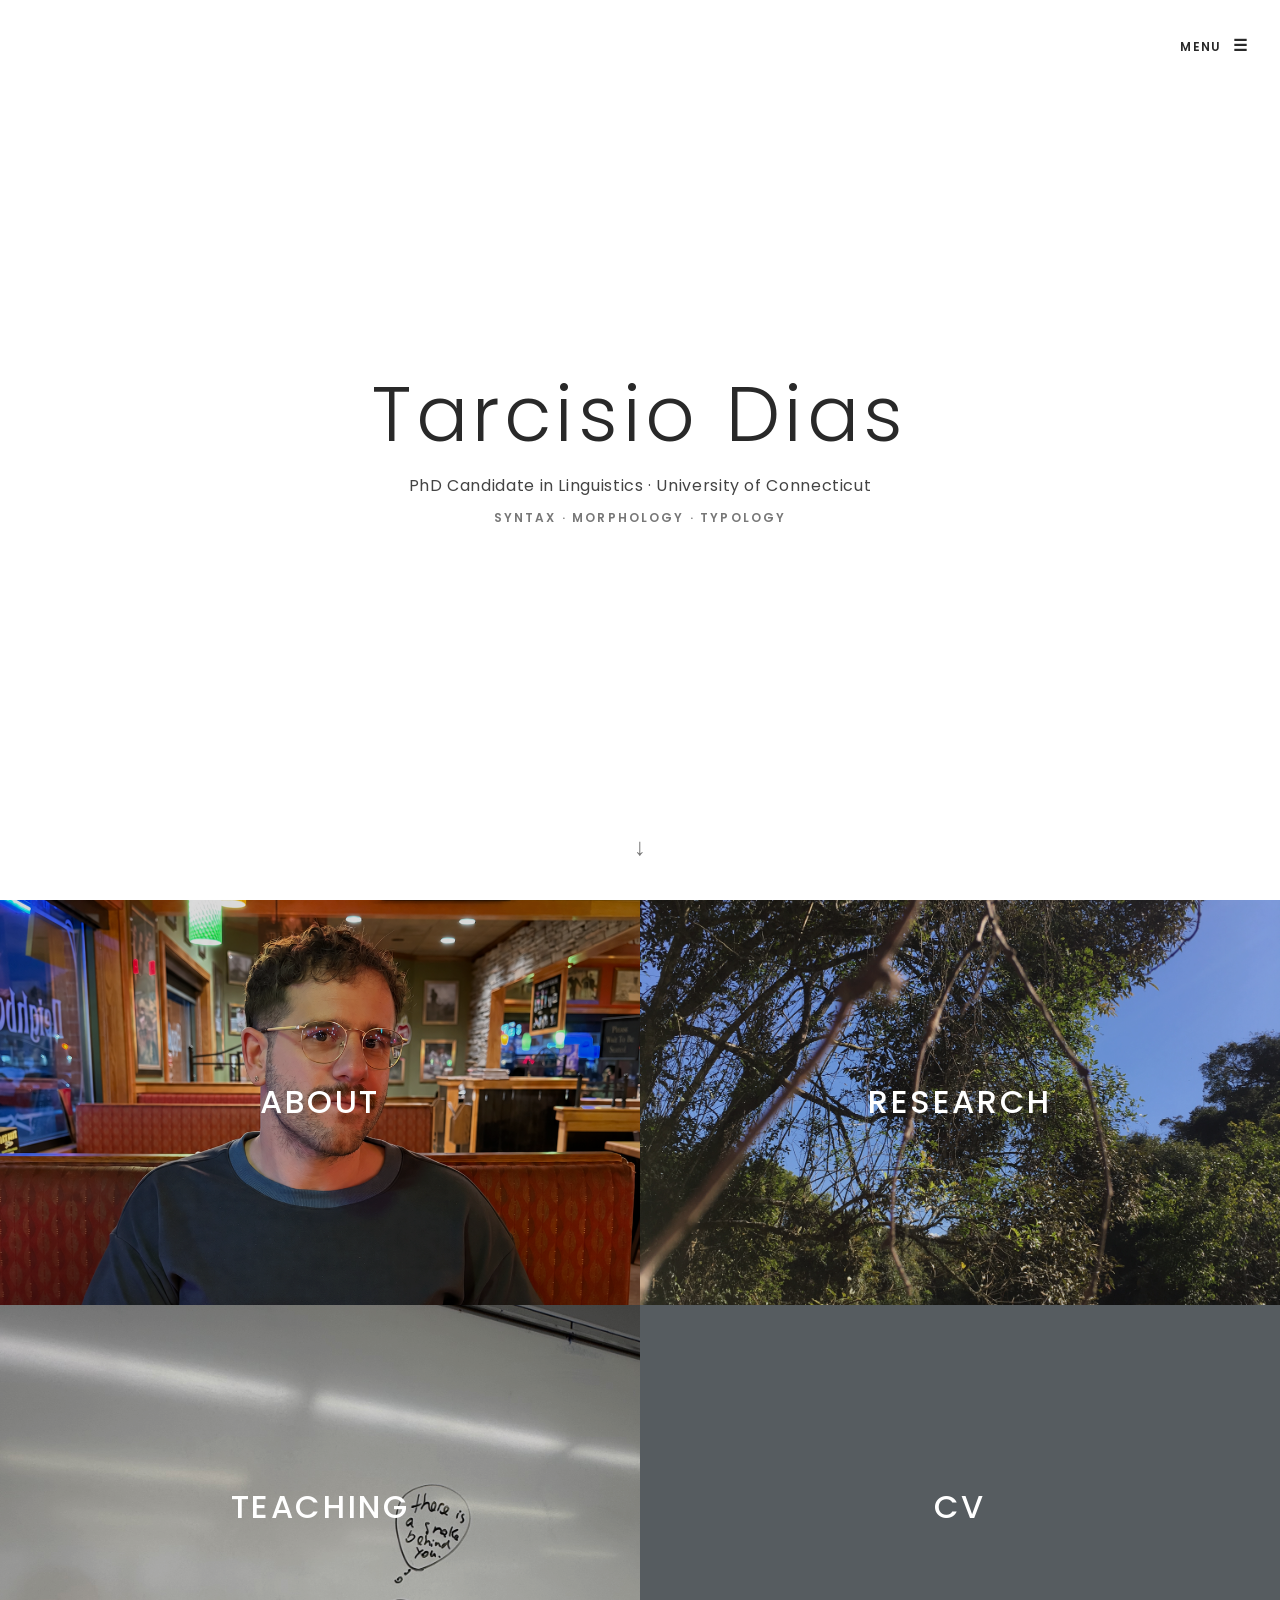
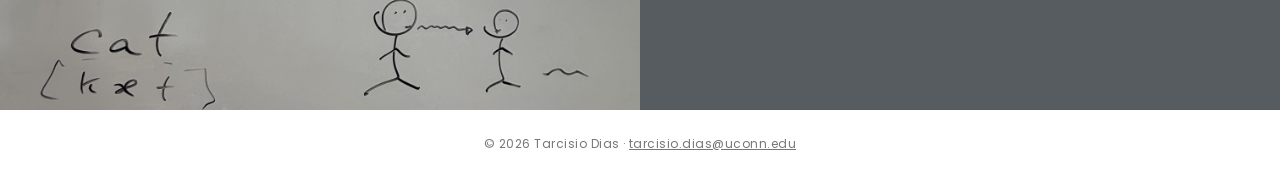
==== index.html @ e82215b1 "Add 'Typology' to home caption" ====
<!DOCTYPE html>
<html lang="en">

<head>
  <meta charset="UTF-8">
  <meta name="viewport" content="width=device-width, initial-scale=1.0">
  <title>Tarcisio Dias | Linguistics</title>
  <link rel="stylesheet" href="style.css">
</head>

<body class="home-page">

  <header>
    <details class="home-menu">
      <summary>Menu</summary>

      <nav aria-label="Main navigation">
        <a href="about.html">About</a>
        <a href="research.html">Research</a>
        <a href="teaching.html">Teaching</a>
        <a
          href="Tarcisio_Dias_CV.pdf"
          target="_blank"
          rel="noopener noreferrer"
        >CV</a>
      </nav>
    </details>
  </header>

  <main>
   <section class="home-hero">
  <h1>Tarcisio Dias</h1>

  <p class="home-position">
    PhD Candidate in Linguistics · University of Connecticut
  </p>

  <p class="home-caption">
    Syntax · Morphology · Typology
  </p>

  <a
    class="scroll-cue"
    href="#sections"
    aria-label="View website sections"
  >↓</a>
</section>

    <section
      class="home-grid"
      id="sections"
      aria-label="Website sections"
    >
      <a class="home-card home-card-about has-image" href="about.html">
        <span>About</span>
      </a>

      <a class="home-card home-card-research has-image" href="research.html">
        <span>Research</span>
      </a>

      <a class="home-card home-card-teaching" href="teaching.html">
        <span>Teaching</span>
      </a>

      <a
        class="home-card home-card-cv"
        href="Tarcisio_Dias_CV.pdf"
        target="_blank"
        rel="noopener noreferrer"
      >
        <span>CV</span>
      </a>
    </section>
  </main>

  <footer class="home-footer">
    © 2026 Tarcisio Dias ·
    <a href="mailto:tarcisio.dias@uconn.edu">
      tarcisio.dias@uconn.edu
    </a>
  </footer>

</body>
</html>
---- style.css ----
@import url("https://fonts.googleapis.com/css2?family=Poppins:wght@300;400;500;600;700&display=swap");
:root {
  --text: #20252b;
  --muted: #5e6873;
  --accent: #405e76;
  --border: #d9dee3;
  --background: #ffffff;
  --light-background: #f5f7f8;
}

* {
  box-sizing: border-box;
}

body {
  margin: 0;
  color: var(--text);
  background: var(--background);
  font-family: "Poppins", Arial, Helvetica, sans-serif;
  font-size: 16px;
  line-height: 1.7;
}

.container {
  width: min(100% - 40px, 1000px);
  margin: 0 auto;
}

.site-header {
  border-bottom: 1px solid var(--border);
  background: var(--background);
}

.header-inner {
  display: flex;
  justify-content: space-between;
  align-items: center;
  gap: 30px;
  min-height: 82px;
}

.site-name {
  color: var(--text);
  font-family: "Poppins", Arial, Helvetica, sans-serif;
  font-size: 1.1rem;
  font-weight: 700;
  text-decoration: none;
}

nav {
  display: flex;
  flex-wrap: wrap;
  gap: 22px;
}

nav a {
  color: var(--muted);
  font-family: "Poppins", Arial, Helvetica, sans-serif;
  font-size: 0.9rem;
  text-decoration: none;
}

nav a:hover,
nav a:focus {
  color: var(--accent);
  text-decoration: underline;
}

.hero {
  max-width: 800px;
  padding-top: 90px;
  padding-bottom: 100px;
}

.research-label {
  margin-bottom: 20px;
  color: var(--accent);
  font-family: "Poppins", Arial, Helvetica, sans-serif;
  font-size: 0.85rem;
  font-weight: 700;
  letter-spacing: 0.08em;
  text-transform: uppercase;
}

h1,
h2 {
  font-family: "Poppins", Arial, Helvetica, sans-serif;
  line-height: 1.2;
}

h1 {
  margin: 0 0 15px;
  font-size: clamp(2.5rem, 7vw, 4.7rem);
  letter-spacing: -0.04em;
}

h2 {
  margin-top: 45px;
  font-size: 1.6rem;
}

.position {
  color: var(--muted);
  font-size: 1.25rem;
}

.introduction,
.page-introduction {
  max-width: 720px;
  font-size: 1.15rem;
}

.page-content {
  max-width: 800px;
  min-height: 70vh;
  padding-top: 60px;
  padding-bottom: 80px;
}

.home-links {
  display: flex;
  flex-wrap: wrap;
  gap: 12px;
  margin-top: 35px;
}

.button {
  display: inline-block;
  padding: 10px 18px;
  color: white;
  background: var(--accent);
  border: 1px solid var(--accent);
  border-radius: 4px;
  font-family: "Poppins", Arial, Helvetica, sans-serif;
  font-size: 0.9rem;
  text-decoration: none;
}

.button.secondary {
  color: var(--accent);
  background: white;
}

a {
  color: var(--accent);
}

footer {
  padding: 30px 0;
  color: var(--muted);
  background: var(--light-background);
  border-top: 1px solid var(--border);
  font-size: 0.9rem;
}

@media (max-width: 750px) {
  .header-inner {
    align-items: flex-start;
    flex-direction: column;
    gap: 12px;
    padding-top: 20px;
    padding-bottom: 20px;
  }

  nav {
    gap: 12px 18px;
  }

  .hero {
    padding-top: 55px;
    padding-bottom: 65px;
  }
}
.research-grid {
  display: grid;
  grid-template-columns: repeat(2, minmax(0, 1fr));
  gap: 24px;
  margin-top: 45px;
}

.research-card {
  display: block;
  padding: 28px;
  color: var(--text);
  border: 1px solid var(--border);
  border-radius: 6px;
  text-decoration: none;
  transition: border-color 0.2s, transform 0.2s;
}

.research-card:hover,
.research-card:focus {
  border-color: var(--accent);
  transform: translateY(-2px);
}

.research-card h2 {
  margin-top: 5px;
  margin-bottom: 15px;
}

.research-card span {
  color: var(--accent);
  font-family: "Poppins", Arial, Helvetica, sans-serif;
  font-size: 0.9rem;
  font-weight: 700;
}

.card-label {
  margin: 0;
  color: var(--muted);
  font-family: "Poppins", Arial, Helvetica, sans-serif;
  font-size: 0.75rem;
  font-weight: 700;
  letter-spacing: 0.08em;
  text-transform: uppercase;
}

.research-entry {
  padding: 24px 0;
  border-top: 1px solid var(--border);
}

.research-entry h3 {
  margin-top: 0;
  margin-bottom: 6px;
  font-family: "Poppins", Arial, Helvetica, sans-serif;
  font-size: 1.15rem;
}

.entry-status {
  margin-top: 0;
  color: var(--muted);
  font-size: 0.95rem;
}

@media (max-width: 700px) {
  .research-grid {
    grid-template-columns: 1fr;
  }
}
/* Minimal homepage */

body.home-page {
  display: block;
  margin: 0;
  color: #292929;
  background: #ffffff;
  font-family: "Poppins", Arial, Helvetica, sans-serif;
}

.home-page main {
  width: 100%;
  max-width: none;
  margin: 0;
  padding: 0;
}

/* Collapsible menu */

.home-menu {
  position: fixed;
  top: 2rem;
  right: 2rem;
  z-index: 10;
  text-align: right;
}

.home-menu summary {
  cursor: pointer;
  list-style: none;
  font-size: 0.75rem;
  font-weight: 600;
  letter-spacing: 0.1em;
  text-transform: uppercase;
  white-space: nowrap;
}

.home-menu summary::-webkit-details-marker {
  display: none;
}

.home-menu summary::after {
  content: " ☰";
  margin-left: 0.4rem;
  font-size: 1rem;
}

.home-menu[open] summary::after {
  content: " ×";
}

.home-menu nav {
  position: absolute;
  right: 0;
  display: grid;
  min-width: 150px;
  gap: 0.75rem;
  margin-top: 1rem;
  padding: 1.25rem 1.5rem;
  background: rgba(255, 255, 255, 0.97);
  box-shadow: 0 8px 30px rgba(0, 0, 0, 0.08);
}

.home-menu nav a {
  color: #292929;
  text-decoration: none;
}

.home-menu nav a:hover,
.home-menu nav a:focus {
  color: #777777;
  text-decoration: none;
}

/* Full-screen opening */

.home-hero {
  position: relative;
  display: flex;
  min-height: 100vh;
  min-height: 100svh;
  padding: 2rem;
  flex-direction: column;
  align-items: center;
  justify-content: center;
  text-align: center;
}

.home-hero h1 {
  margin: 0;
  font-family: "Poppins", Arial, Helvetica, sans-serif;
  font-size: clamp(2.6rem, 6vw, 5.5rem);
  font-weight: 300;
  letter-spacing: 0.06em;
  line-height: 1.1;
}

.home-position {
  margin: 1rem 0 0;
  color: #444444;
  font-size: clamp(0.85rem, 1.5vw, 1rem);
  font-weight: 400;
  letter-spacing: 0.04em;
}

.home-caption {
  margin: 0.5rem 0 0;
  color: #777777;
  font-size: 0.75rem;
  font-weight: 600;
  letter-spacing: 0.18em;
  text-transform: uppercase;
}

.scroll-cue {
  position: absolute;
  bottom: 2rem;
  color: #777777;
  font-size: 1.5rem;
  text-decoration: none;
}

/* Page tiles */

.home-grid {
  display: grid;
  grid-template-columns: repeat(2, minmax(0, 1fr));
}

.home-card {
  position: relative;
  display: flex;
  min-height: 45vh;
  align-items: center;
  justify-content: center;
  overflow: hidden;
  background-position: center;
  background-size: cover;
  background-repeat: no-repeat;
  color: #ffffff;
  font-family: "Poppins", Arial, Helvetica, sans-serif;
  text-decoration: none;
}

.home-card::before {
  position: absolute;
  inset: 0;
  content: "";
  background: rgba(0, 0, 0, 0.14);
  transition: background 0.2s ease;
}

.home-card:hover::before,
.home-card:focus::before {
  background: rgba(0, 0, 0, 0.27);
}

.home-card span {
  position: relative;
  z-index: 1;
  font-size: clamp(1.25rem, 2.5vw, 2rem);
  font-weight: 500;
  letter-spacing: 0.08em;
  text-transform: uppercase;
}

.home-card-about {
  background-color: #aaa49d;
  background-image: url("about.png");
  background-position: center 25%;
}

.home-card-research {
  background-color: #59625d;
  background-image: url("tree.jpg");
  background-position: center;
}

.home-card-teaching {
  background-color: #827a76;
  background-image: url("IMG_3446.JPG");
  background-position: center 25%;
}

.home-card-cv {
  background-color: #646b70;
}

/* Homepage footer */

.home-page .home-footer {
  padding: 1.5rem;
  color: #777777;
  background: #ffffff;
  border-top: 0;
  font-size: 0.75rem;
  letter-spacing: 0.04em;
  text-align: center;
}

.home-page .home-footer a {
  color: inherit;
}

/* Mobile homepage */

@media (max-width: 700px) {
  .home-menu {
    top: 1.25rem;
    right: 1.25rem;
  }



  .home-grid {
    grid-template-columns: 1fr;
  }

  .home-card {
    min-height: 38vh;
  }

  .home-hero h1 {
    font-size: clamp(2.25rem, 12vw, 3.5rem);
  }
}
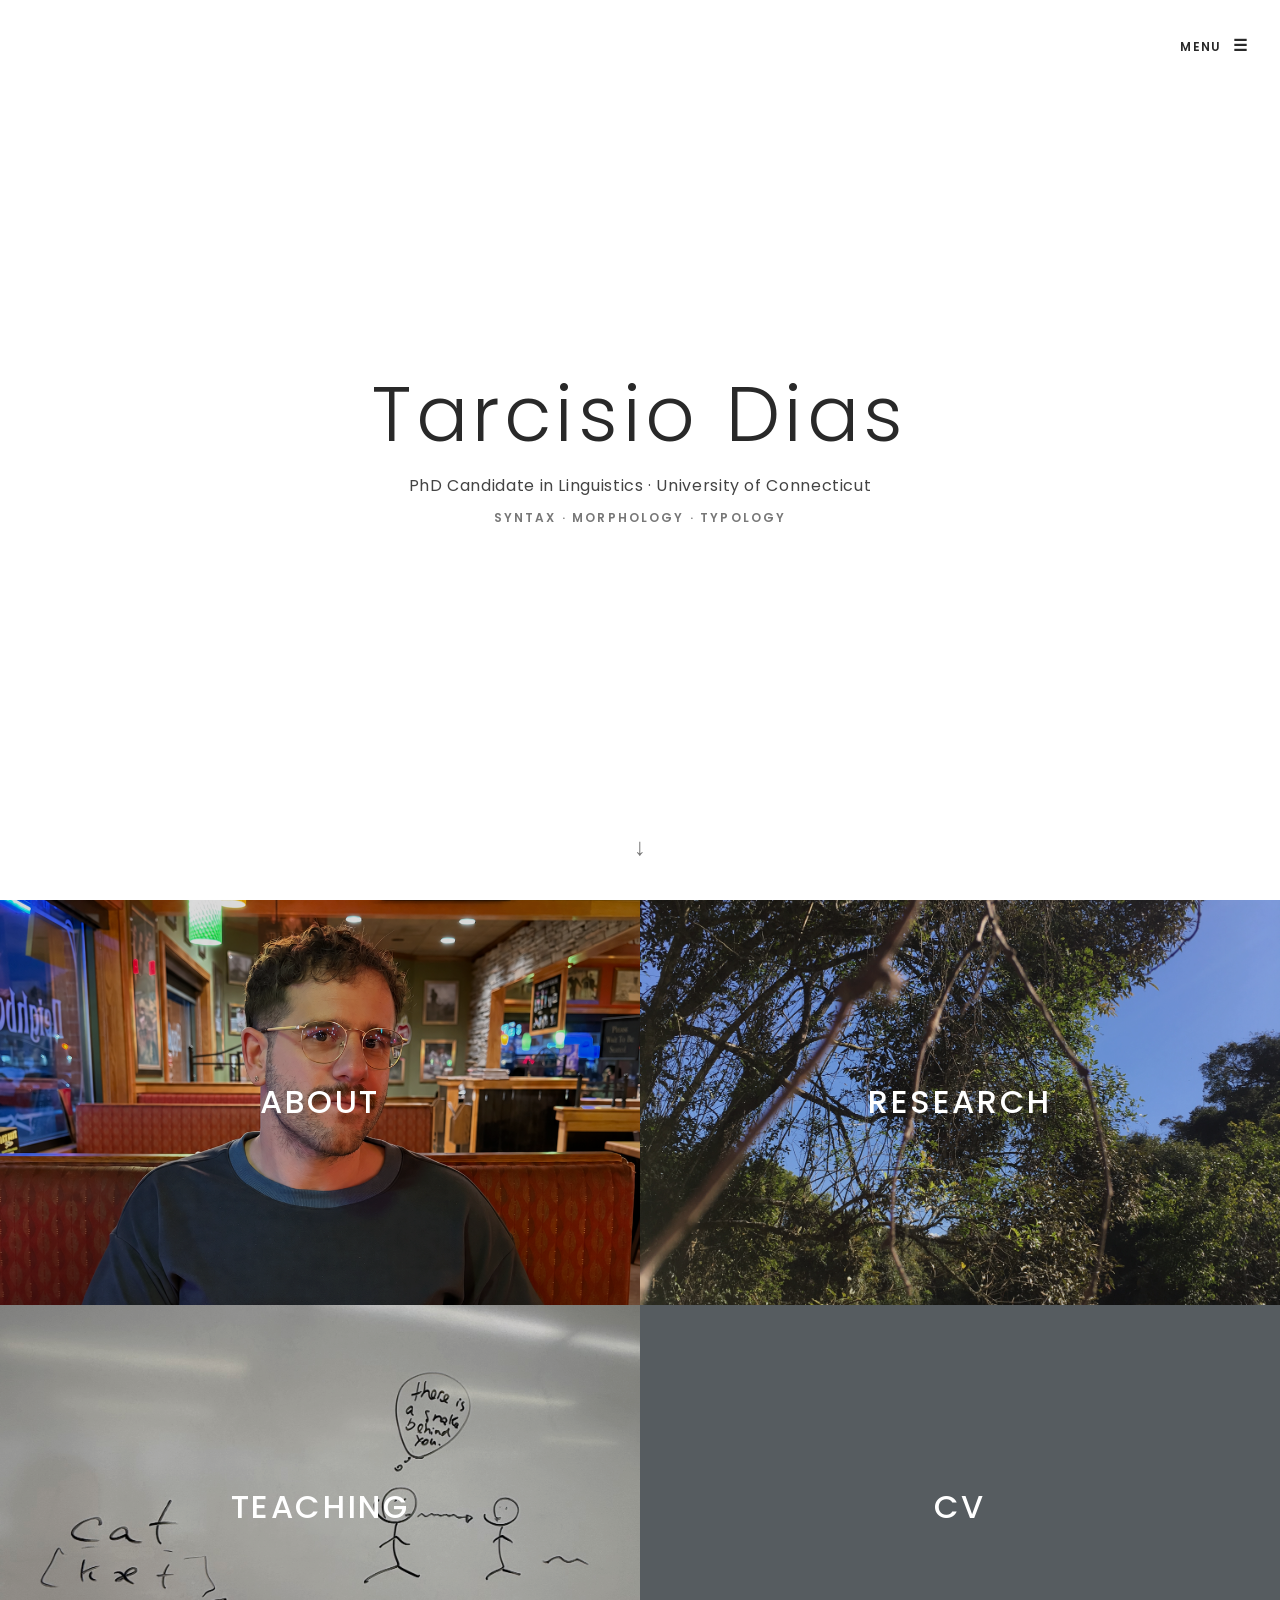
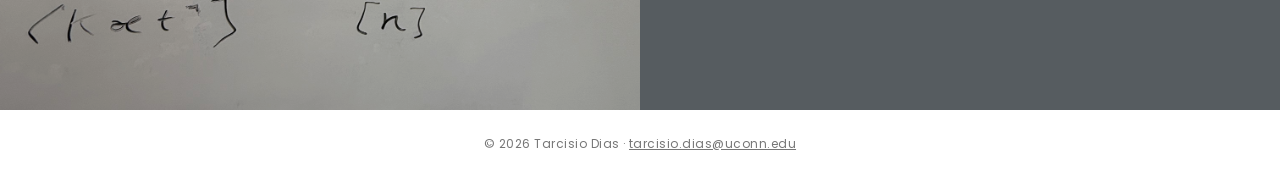
==== commit c3d84c48: "Update CV link with new attributes Added a new link for the CV with additional attributes." ====
--- a/index.html
+++ b/index.html
@@ -18,11 +18,13 @@
         <a href="about.html">About</a>
         <a href="research.html">Research</a>
         <a href="teaching.html">Teaching</a>
-        <a
-          href="Tarcisio_Dias_CV.pdf"
-          target="_blank"
-          rel="noopener noreferrer"
-        >CV</a>
+       <a
+         class="home-card home-card-cv has-image"
+         href="Tarcisio_Dias_CV.pdf"
+         target="_blank"
+         rel="noopener noreferrer"
+         aria-label="Open CV as a PDF"
+       ></a>
       </nav>
     </details>
   </header>
--- a/style.css
+++ b/style.css
@@ -420,7 +420,7 @@
 .home-card-teaching {
   background-color: #827a76;
   background-image: url("IMG_3446.JPG");
-  background-position: center 25%;
+  background-position: center;
 }
 
 .home-card-cv {
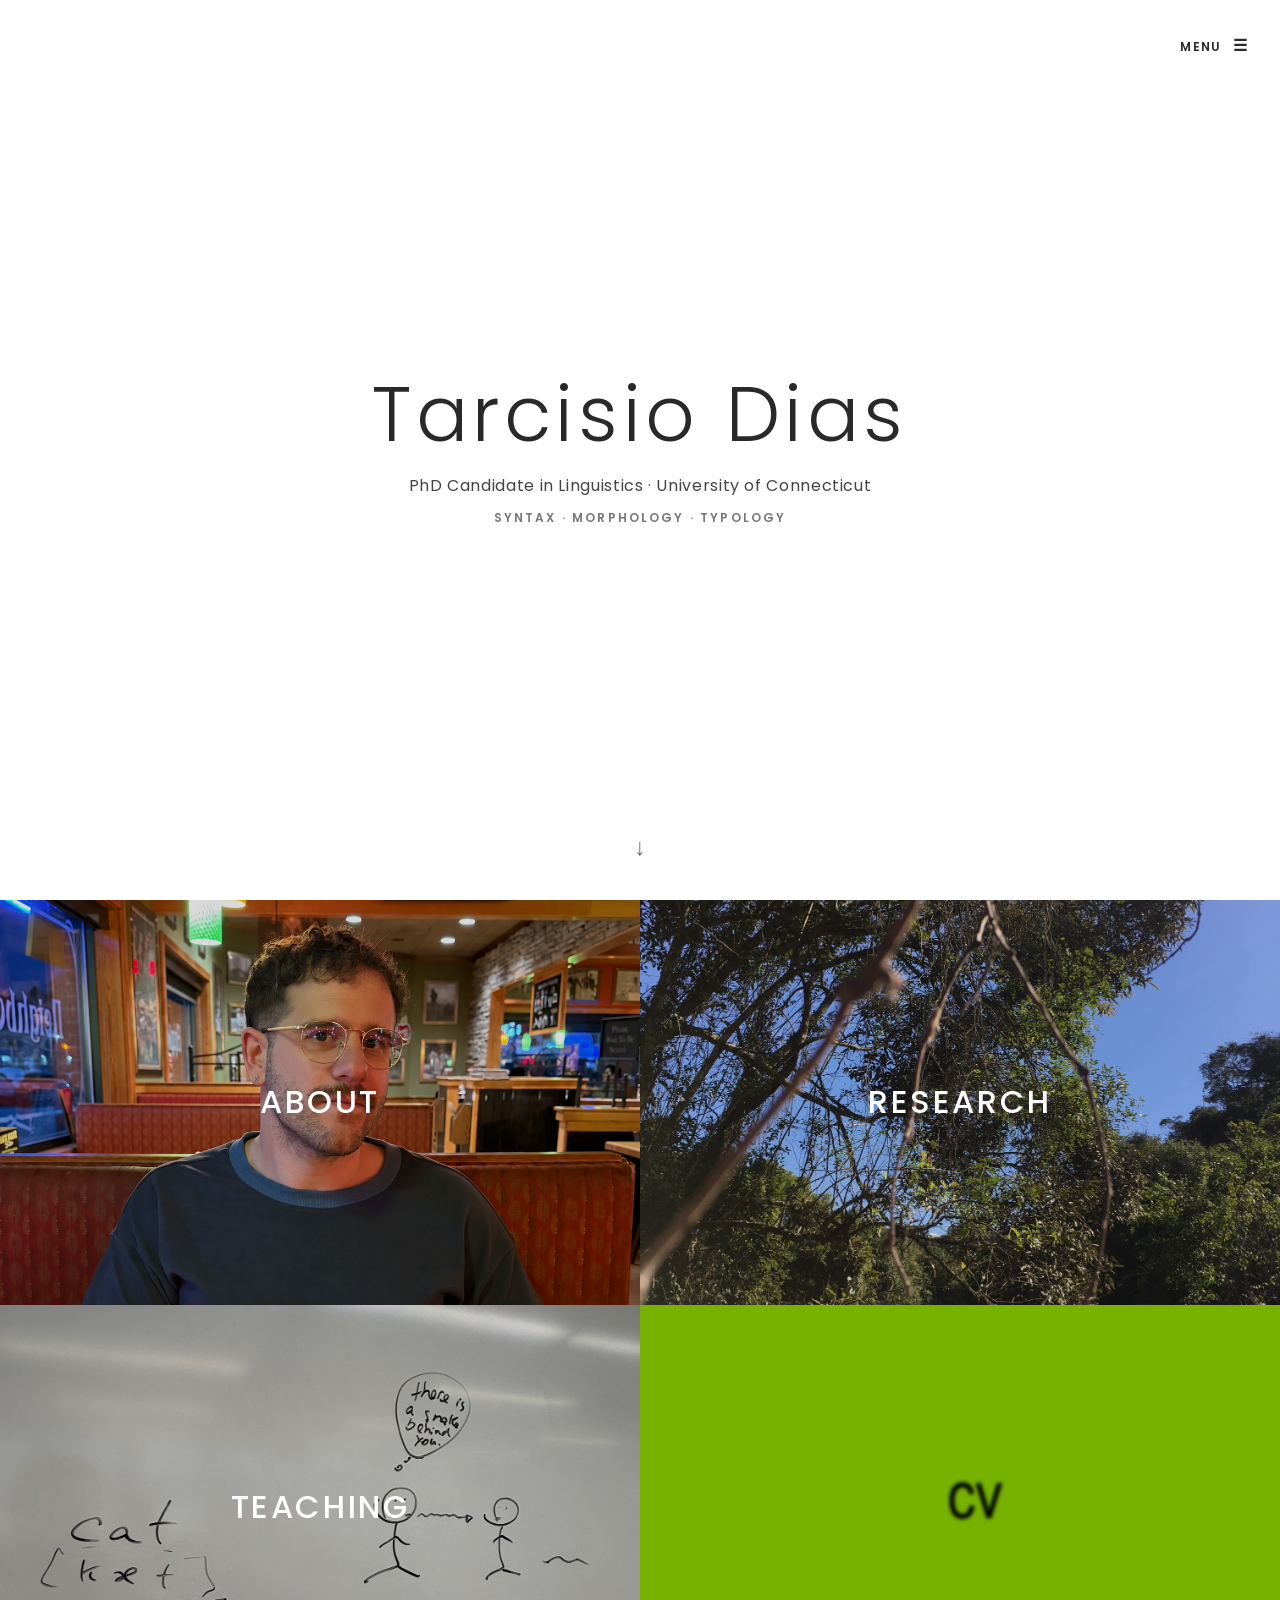
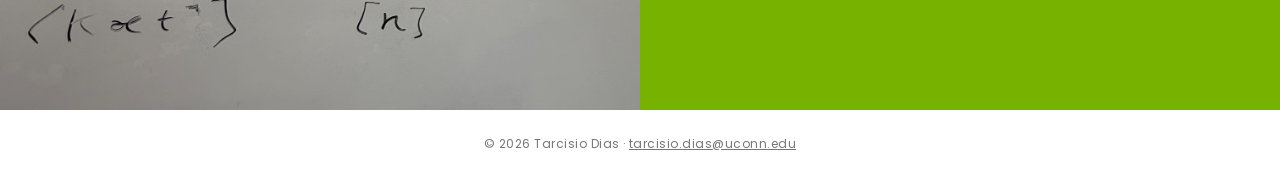
==== commit 489f2343: "Refactor CV link for accessibility and styling Updated the CV link with improved accessibility attri" ====
--- a/index.html
+++ b/index.html
@@ -66,13 +66,12 @@
       </a>
 
       <a
-        class="home-card home-card-cv"
-        href="Tarcisio_Dias_CV.pdf"
-        target="_blank"
-        rel="noopener noreferrer"
-      >
-        <span>CV</span>
-      </a>
+  class="home-card home-card-cv has-image"
+  href="Tarcisio_Dias_CV.pdf"
+  target="_blank"
+  rel="noopener noreferrer"
+  aria-label="Open CV as a PDF"
+></a>
     </section>
   </main>
 
--- a/style.css
+++ b/style.css
@@ -425,6 +425,8 @@
 
 .home-card-cv {
   background-color: #646b70;
+  background-image: url("cv.png");
+  background-position: center;
 }
 
 /* Homepage footer */
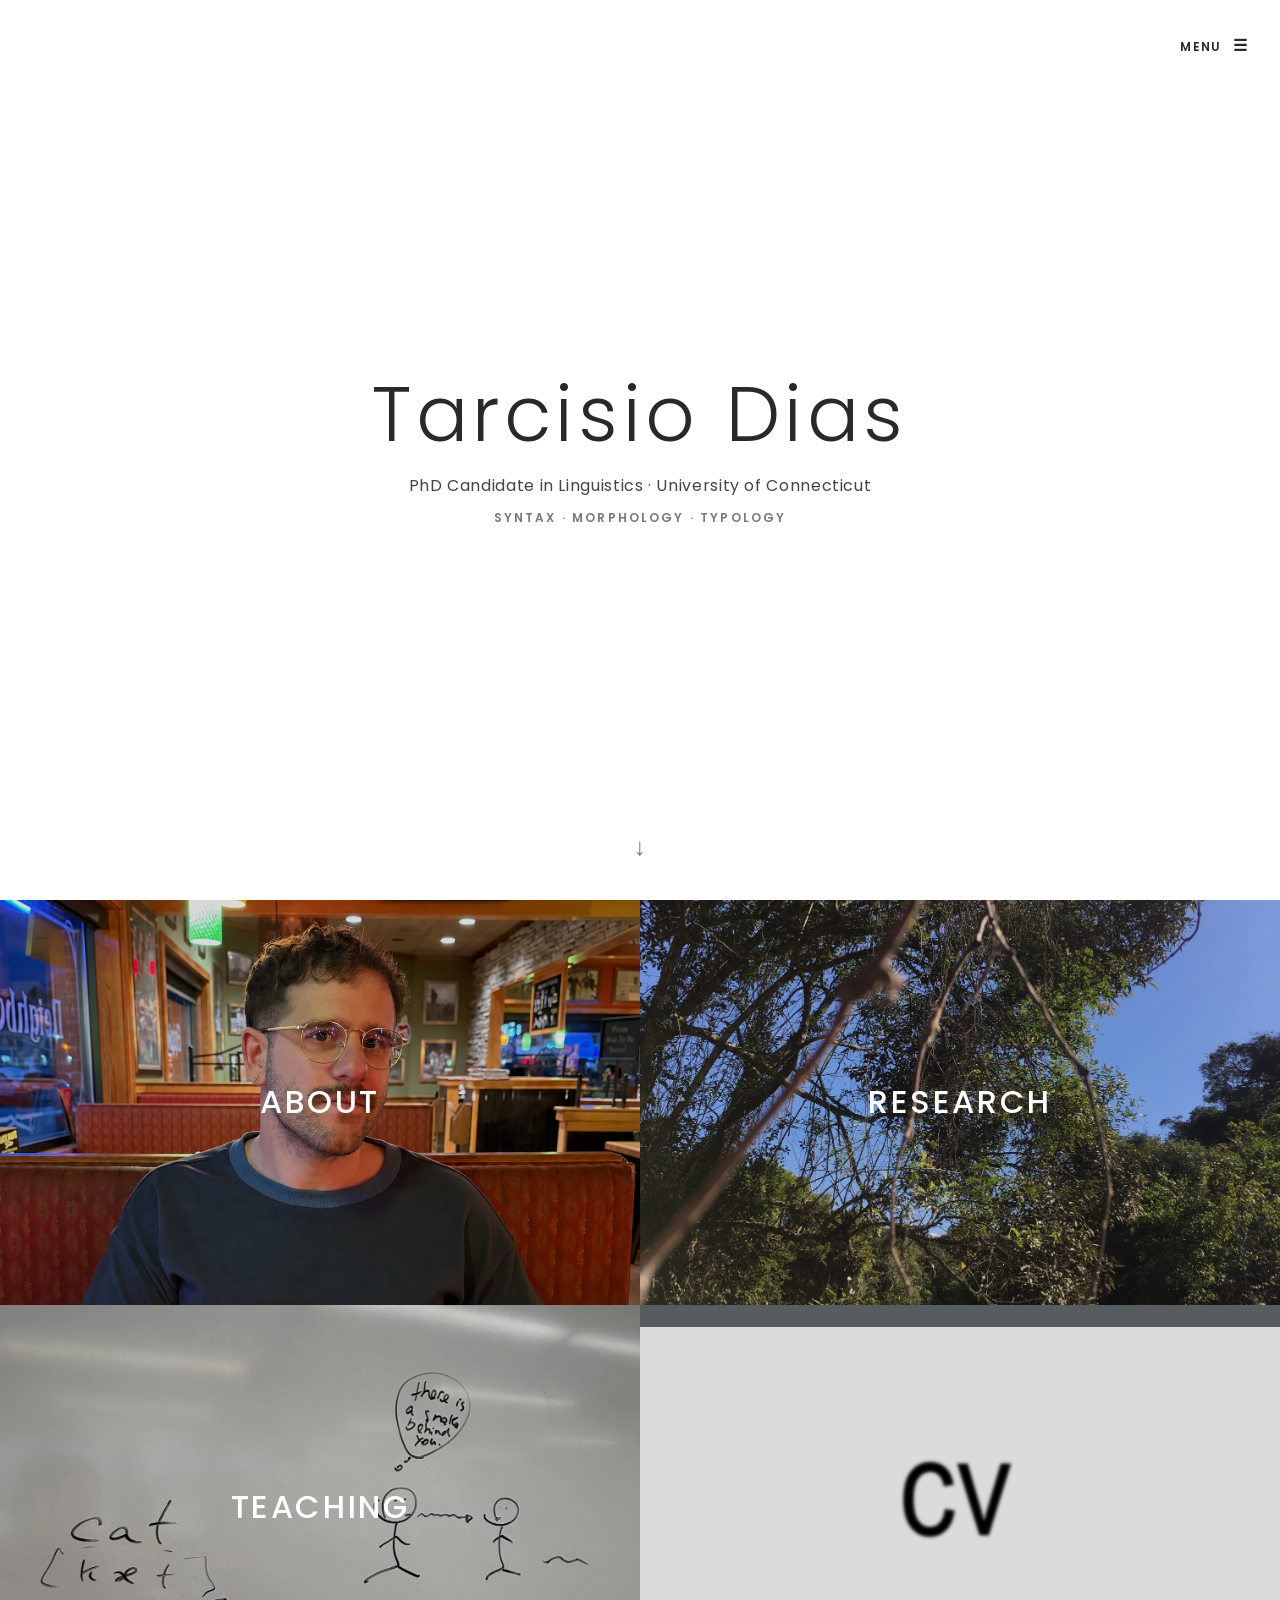
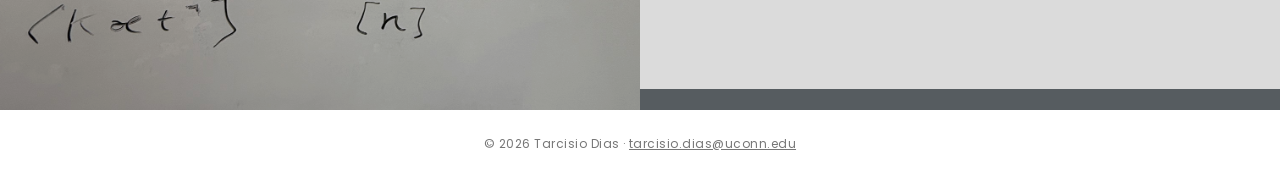
==== commit d6d91cf0: "Update CV link in navigation" ====
--- a/index.html
+++ b/index.html
@@ -18,13 +18,11 @@
         <a href="about.html">About</a>
         <a href="research.html">Research</a>
         <a href="teaching.html">Teaching</a>
-       <a
-         class="home-card home-card-cv has-image"
-         href="Tarcisio_Dias_CV.pdf"
-         target="_blank"
-         rel="noopener noreferrer"
-         aria-label="Open CV as a PDF"
-       ></a>
+      <a
+           href="Tarcisio_Dias_CV.pdf"
+           target="_blank"
+           rel="noopener noreferrer"
+      >CV</a>
       </nav>
     </details>
   </header>
--- a/style.css
+++ b/style.css
@@ -425,8 +425,10 @@
 
 .home-card-cv {
   background-color: #646b70;
-  background-image: url("cv.png");
+  background-image: url("cvwhite.png");
   background-position: center;
+  background-size: contain;
+  background-repeat: no-repeat;
 }
 
 /* Homepage footer */
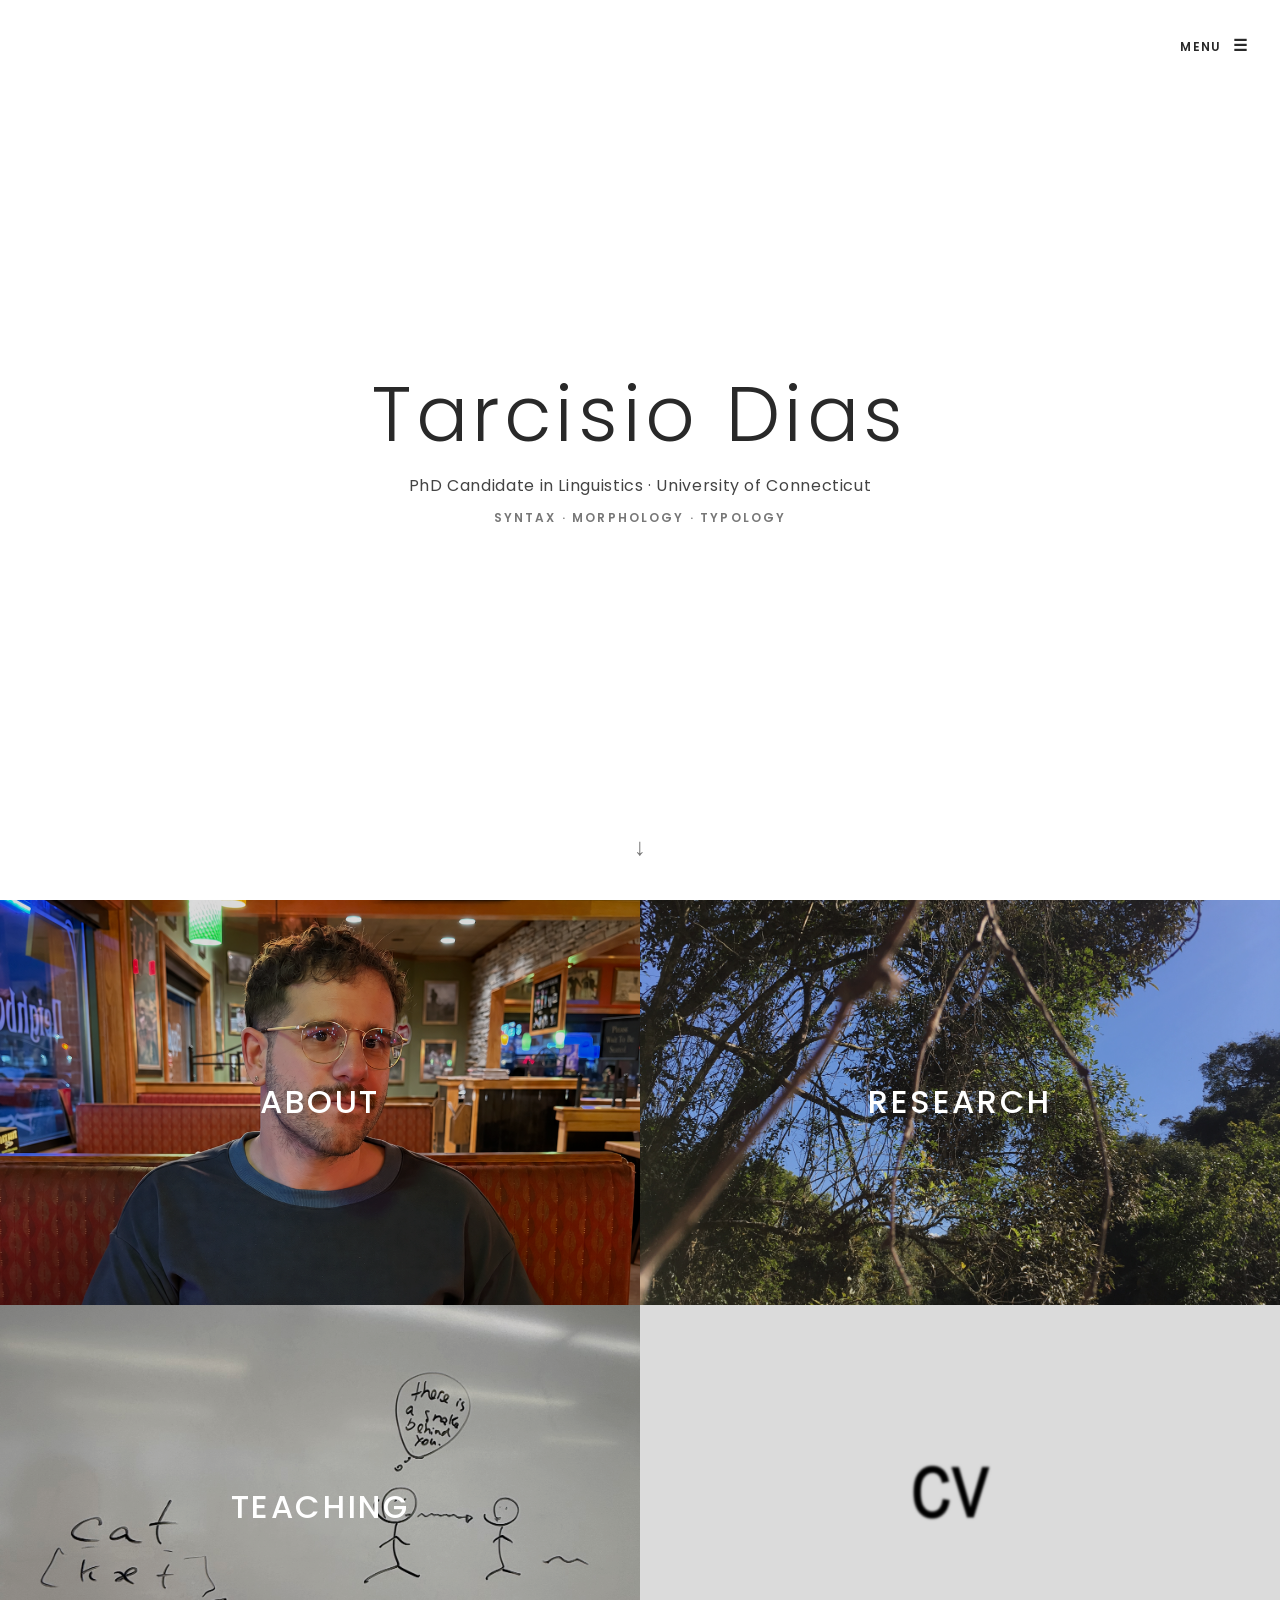
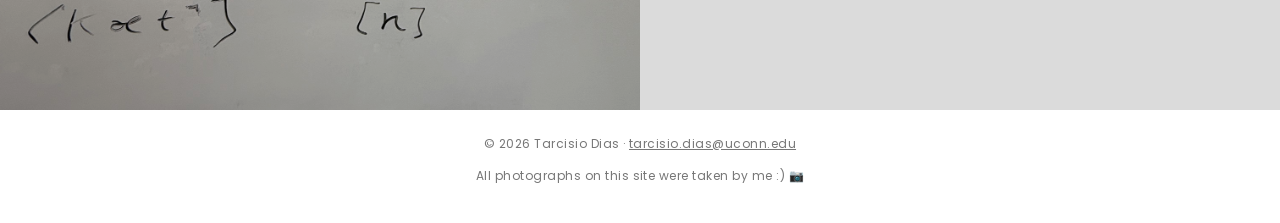
==== commit f17c095e: "Update footer with photo credit Added photo credit to the footer section." ====
--- a/index.html
+++ b/index.html
@@ -73,12 +73,17 @@
     </section>
   </main>
 
-  <footer class="home-footer">
-    © 2026 Tarcisio Dias ·
-    <a href="mailto:tarcisio.dias@uconn.edu">
-      tarcisio.dias@uconn.edu
-    </a>
-  </footer>
+ <footer class="home-footer">
+  © 2026 Tarcisio Dias ·
+  <a href="mailto:tarcisio.dias@uconn.edu">
+    tarcisio.dias@uconn.edu
+  </a>
+
+  <p class="photo-credit">
+    All photographs on this site were taken by me :)
+    <span aria-hidden="true">📷</span>
+  </p>
+</footer>
 
 </body>
 </html>
--- a/style.css
+++ b/style.css
@@ -406,28 +406,28 @@
 }
 
 .home-card-about {
-  background-color: #aaa49d;
+  background-color:  #ffffff;
   background-image: url("about.png");
   background-position: center 25%;
 }
 
 .home-card-research {
-  background-color: #59625d;
+  background-color:  #ffffff;
   background-image: url("tree.jpg");
   background-position: center;
 }
 
 .home-card-teaching {
-  background-color: #827a76;
+  background-color: #ffffff;
   background-image: url("IMG_3446.JPG");
   background-position: center;
 }
 
 .home-card-cv {
-  background-color: #646b70;
-  background-image: url("cvwhite.png");
-  background-position: center;
-  background-size: contain;
+  background-color: #ffffff;
+  background-image: url("cv2.png");
+  background-position: center;
+  background-size: 70% auto;
   background-repeat: no-repeat;
 }
 
@@ -469,3 +469,184 @@
     font-size: clamp(2.25rem, 12vw, 3.5rem);
   }
 }
+.about-page-photo {
+  float: none;
+  display: block;
+  width: min(100%, 600px);
+  height: auto;
+  margin: 1.5rem 0 3.5rem;
+}
+
+@media (max-width: 700px) {
+  .about-page-photo {
+    width: 100%;
+    margin: 1rem 0 2.5rem;
+  }
+}
+.wrap-photo {
+  width: min(28%, 220px);
+  height: auto;
+}
+
+.wrap-photo-left {
+  float: left;
+  margin: 0.4rem 2rem 1.5rem 0;
+}
+
+.wrap-photo-right {
+  float: right;
+  width: min(48%, 360px);
+  margin: 0.4rem 0 1.5rem 2rem;
+}
+
+.clear-float {
+  clear: both;
+}
+
+@media (max-width: 700px) {
+  .wrap-photo {
+    float: none;
+    display: block;
+    width: min(100%, 280px);
+    margin: 1.5rem auto;
+  }
+}
+/* Research landing page */
+
+.research-page {
+  max-width: 1000px;
+  padding-top: 3rem;
+  padding-bottom: 5rem;
+}
+
+/* Main Research image */
+
+.research-hero {
+  position: relative;
+  display: flex;
+  min-height: 300px;
+  align-items: center;
+  justify-content: center;
+  overflow: hidden;
+  background-color: #59625d;
+  background-image: url("IMG_7077.JPG");
+  background-position: center;
+  background-size: cover;
+}
+
+.research-hero::before {
+  position: absolute;
+  inset: 0;
+  content: "";
+  background: rgba(0, 0, 0, 0.25);
+}
+
+.research-hero h1 {
+  position: relative;
+  z-index: 1;
+  margin: 0;
+  color: #ffffff;
+  font-size: clamp(3rem, 8vw, 6rem);
+  font-weight: 400;
+  letter-spacing: 0.06em;
+}
+
+/* Syntax and Morphology images */
+
+.research-image-grid {
+  display: grid;
+  grid-template-columns: repeat(2, minmax(0, 1fr));
+  gap: 1.5rem;
+  margin-top: 1.5rem;
+}
+
+.research-image-card {
+  position: relative;
+  display: flex;
+  min-height: 300px;
+  align-items: center;
+  justify-content: center;
+  overflow: hidden;
+  background-position: center;
+  background-size: cover;
+  color: #ffffff;
+  text-decoration: none;
+}
+
+.syntax-card {
+  background-image: url("IMG_7835.JPG");
+}
+
+.morphology-card {
+  background-image: url("E5D88C52-EFD0-401A-88DD-874573B42E87.JPG");
+}
+
+.research-image-card::before {
+  position: absolute;
+  inset: 0;
+  content: "";
+  background: rgba(0, 0, 0, 0);
+  transition: background 0.3s ease;
+}
+
+.research-image-card span {
+  position: relative;
+  z-index: 1;
+  opacity: 0;
+  font-size: clamp(1.5rem, 4vw, 2.5rem);
+  font-weight: 500;
+  letter-spacing: 0.08em;
+  text-transform: uppercase;
+  transform: translateY(8px);
+  transition: opacity 0.3s ease, transform 0.3s ease;
+}
+
+.research-image-card:hover::before,
+.research-image-card:focus::before {
+  background: rgba(0, 0, 0, 0.4);
+}
+
+.research-image-card:hover span,
+.research-image-card:focus span {
+  opacity: 1;
+  transform: translateY(0);
+}
+
+/* Mobile */
+
+@media (max-width: 700px) {
+  .research-hero {
+    min-height: 280px;
+  }
+
+  .research-image-grid {
+    grid-template-columns: 1fr;
+  }
+
+  .research-image-card {
+    min-height: 320px;
+  }
+
+  .research-image-card::before {
+    background: rgba(0, 0, 0, 0.3);
+  }
+
+  .research-image-card span {
+    opacity: 1;
+    transform: none;
+  }
+}
+.research-hero.syntax-hero {
+  min-height: 280px;
+  margin-bottom: 3rem;
+  background-image: url("falltrees.jpg");
+  background-position: center;
+  background-size: cover;
+}
+.research-hero.morphology-hero {
+  min-height: 280px;
+  margin-bottom: 3rem;
+  background-image: url("IMG_2001.jpg");
+  background-position: center;
+  background-size: cover;
+}
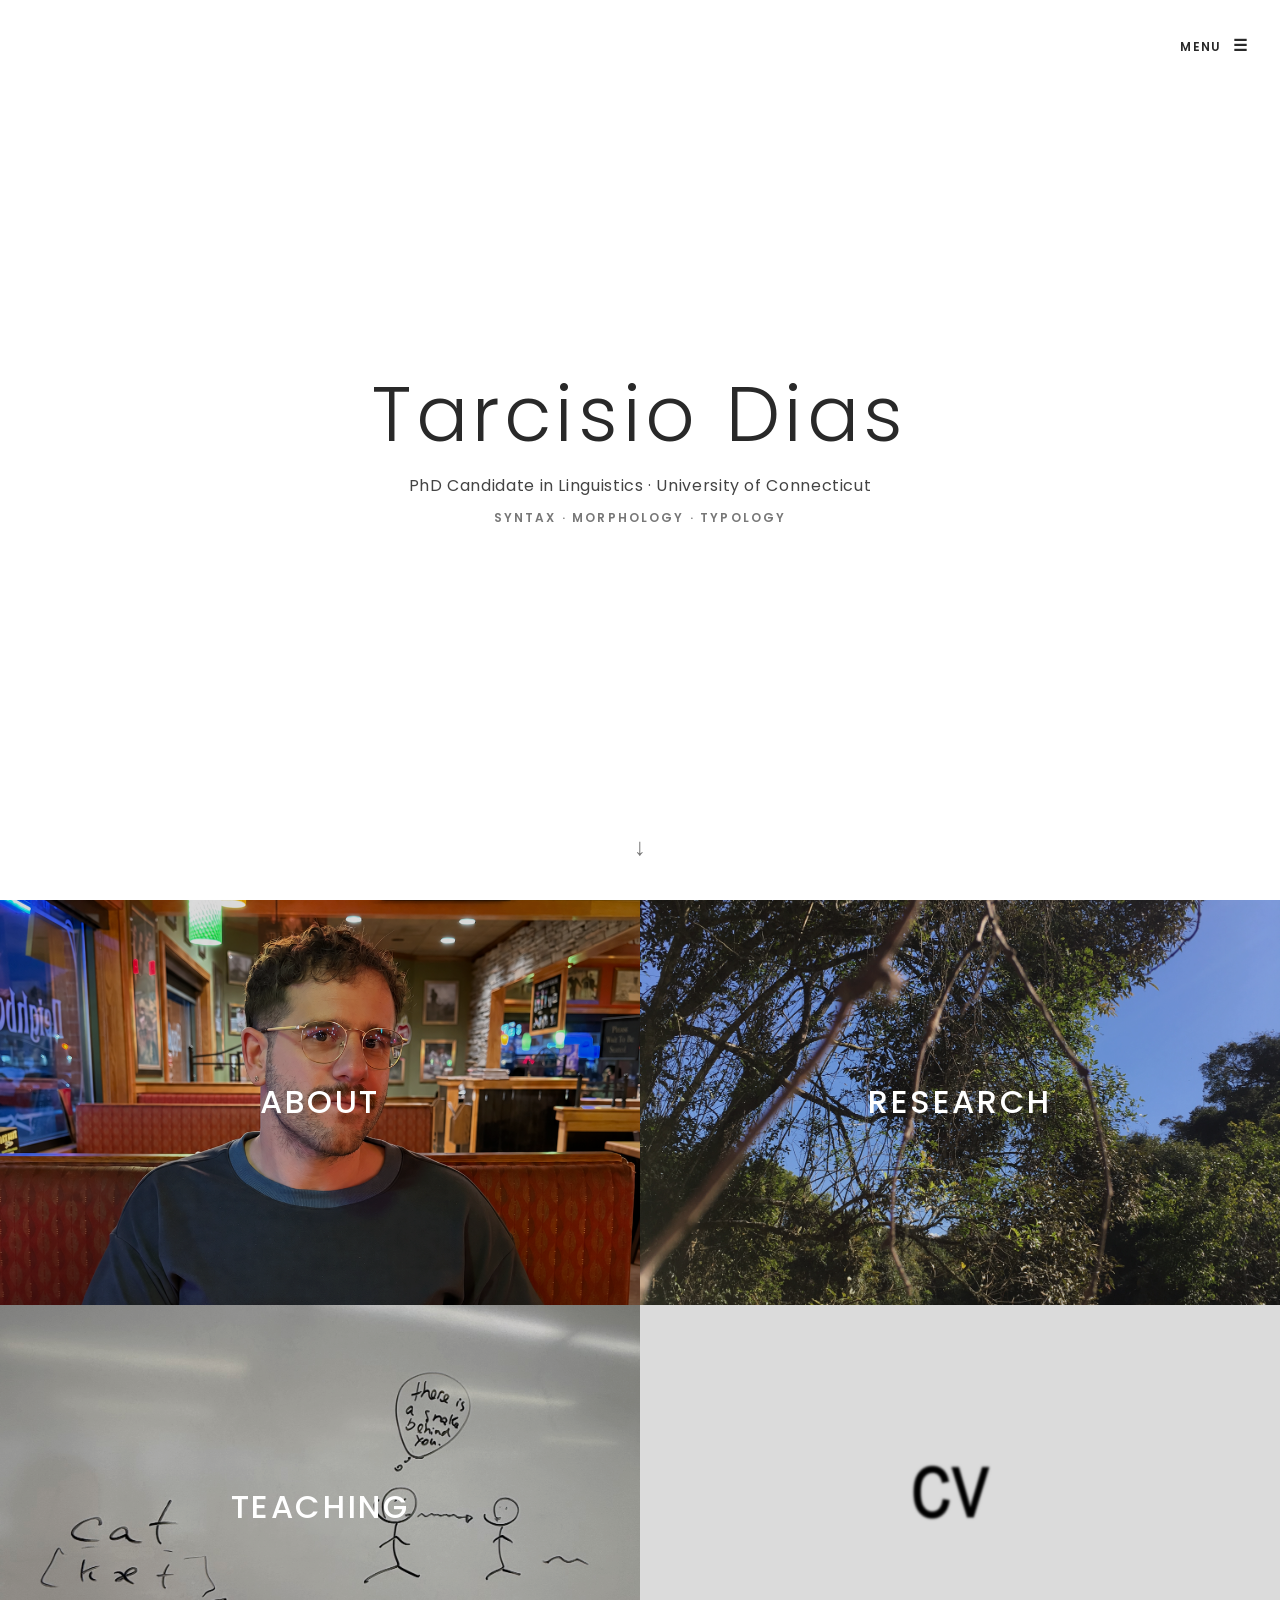
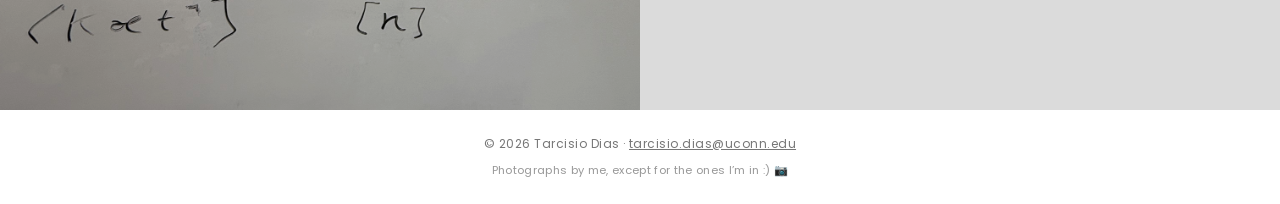
==== commit ff2fa562: "Update photo credit text in index.html" ====
--- a/index.html
+++ b/index.html
@@ -79,10 +79,10 @@
     tarcisio.dias@uconn.edu
   </a>
 
-  <p class="photo-credit">
-    All photographs on this site were taken by me :)
-    <span aria-hidden="true">📷</span>
-  </p>
+ <p class="photo-credit">
+  Photographs by me, except for the ones I’m in :)
+  <span aria-hidden="true">📷</span>
+</p>
 </footer>
 
 </body>
--- a/style.css
+++ b/style.css
@@ -650,3 +650,9 @@
   background-position: center;
   background-size: cover;
 }
+.photo-credit {
+  margin: 0.4rem 0 0;
+  color: #999999;
+  font-size: 0.7rem;
+  letter-spacing: 0.03em;
+}
